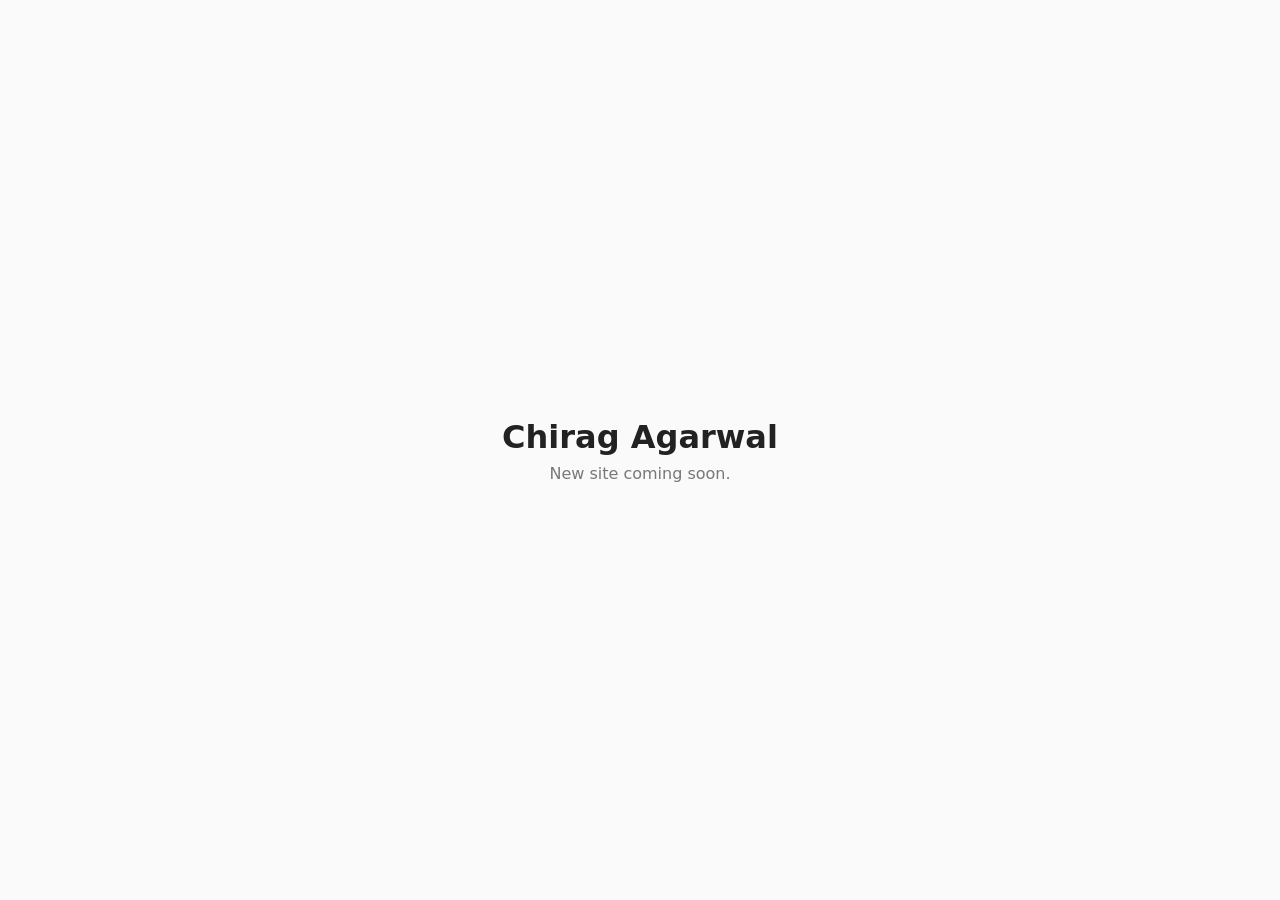
==== index.html @ 21c1ddad "Placeholder page and custom domain Co-Authored-By: Claude Opus 5.5 <noreply@anthropic.com>" ====
<!doctype html>
<html lang="en">
<head>
<meta charset="utf-8">
<meta name="viewport" content="width=device-width, initial-scale=1">
<title>Chirag Agarwal</title>
<style>
  body{margin:0;min-height:100vh;display:grid;place-items:center;font-family:system-ui,sans-serif;background:#fafafa;color:#222}
  @media (prefers-color-scheme:dark){body{background:#111;color:#eee}}
  h1{font-weight:600;margin:0 0 .5rem} p{margin:0;opacity:.6}
</style>
</head>
<body><main style="text-align:center;padding:16px"><h1>Chirag Agarwal</h1><p>New site coming soon.</p></main></body>
</html>
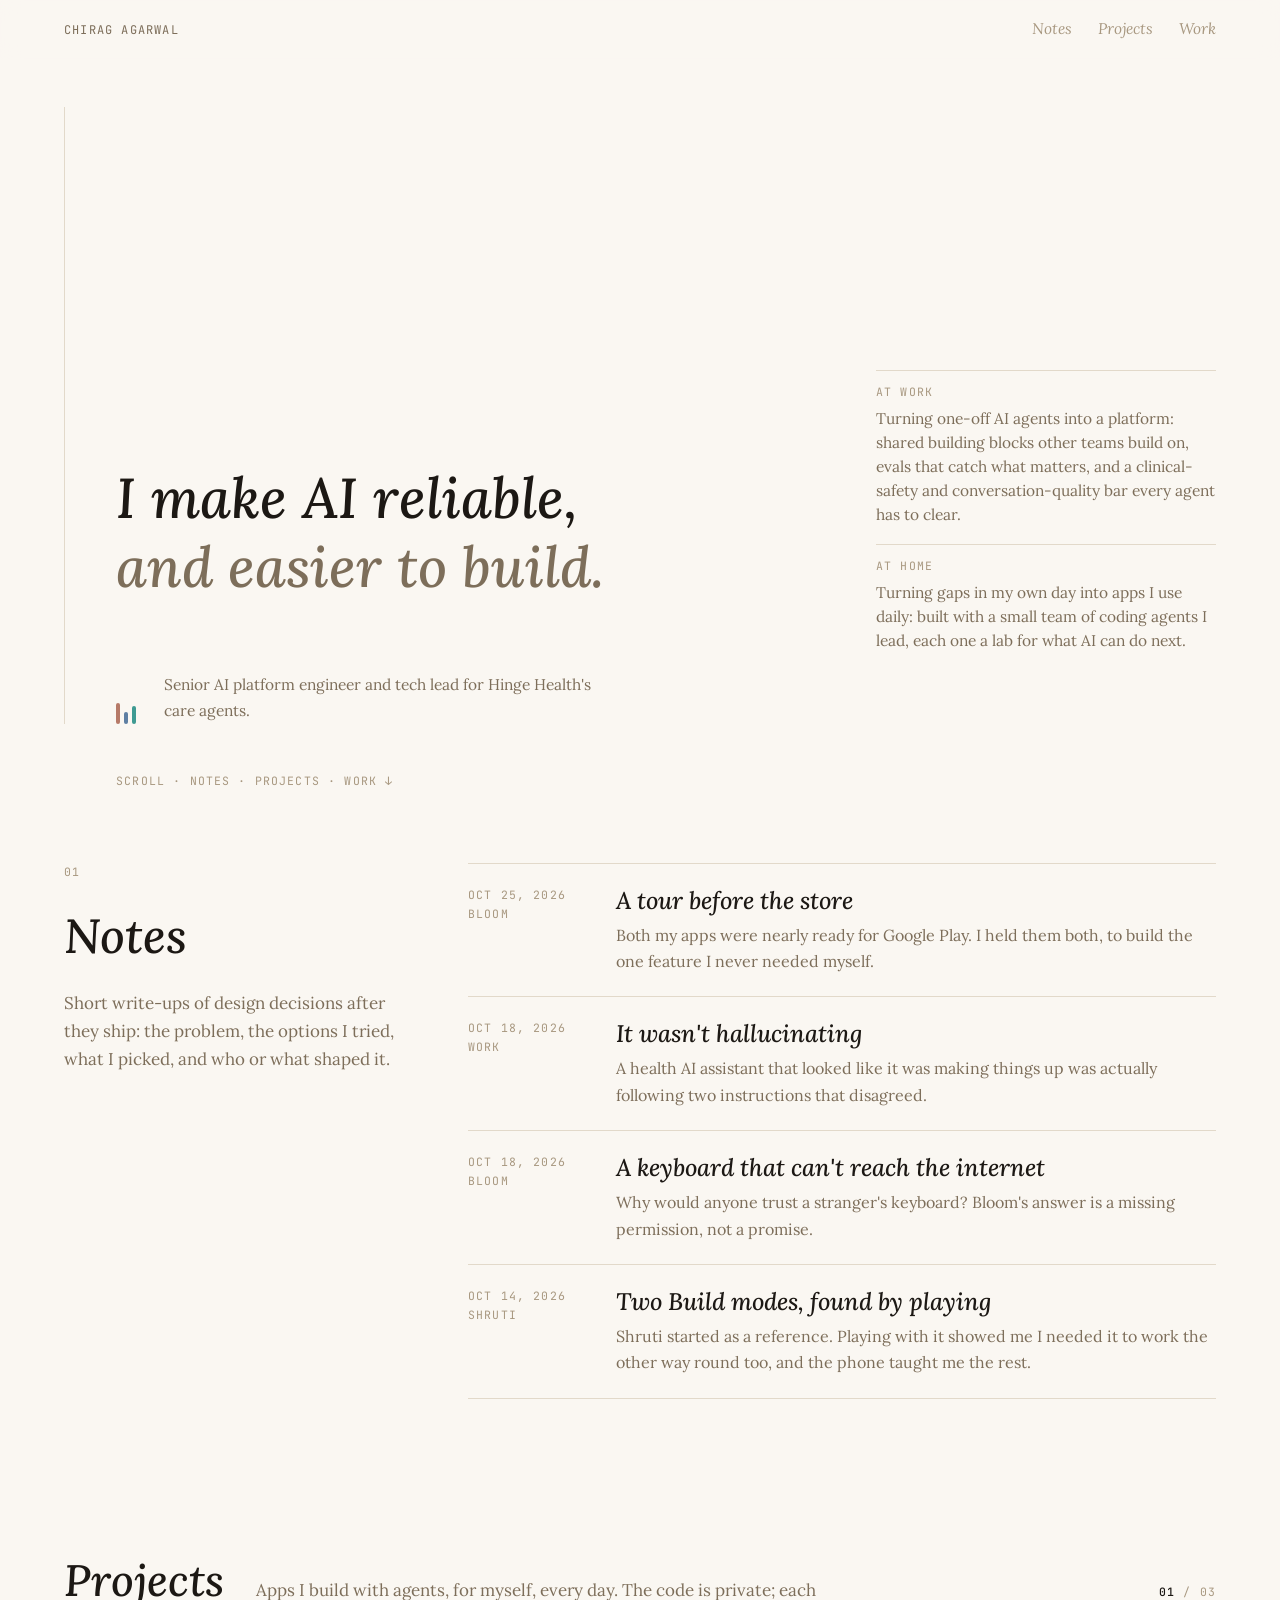
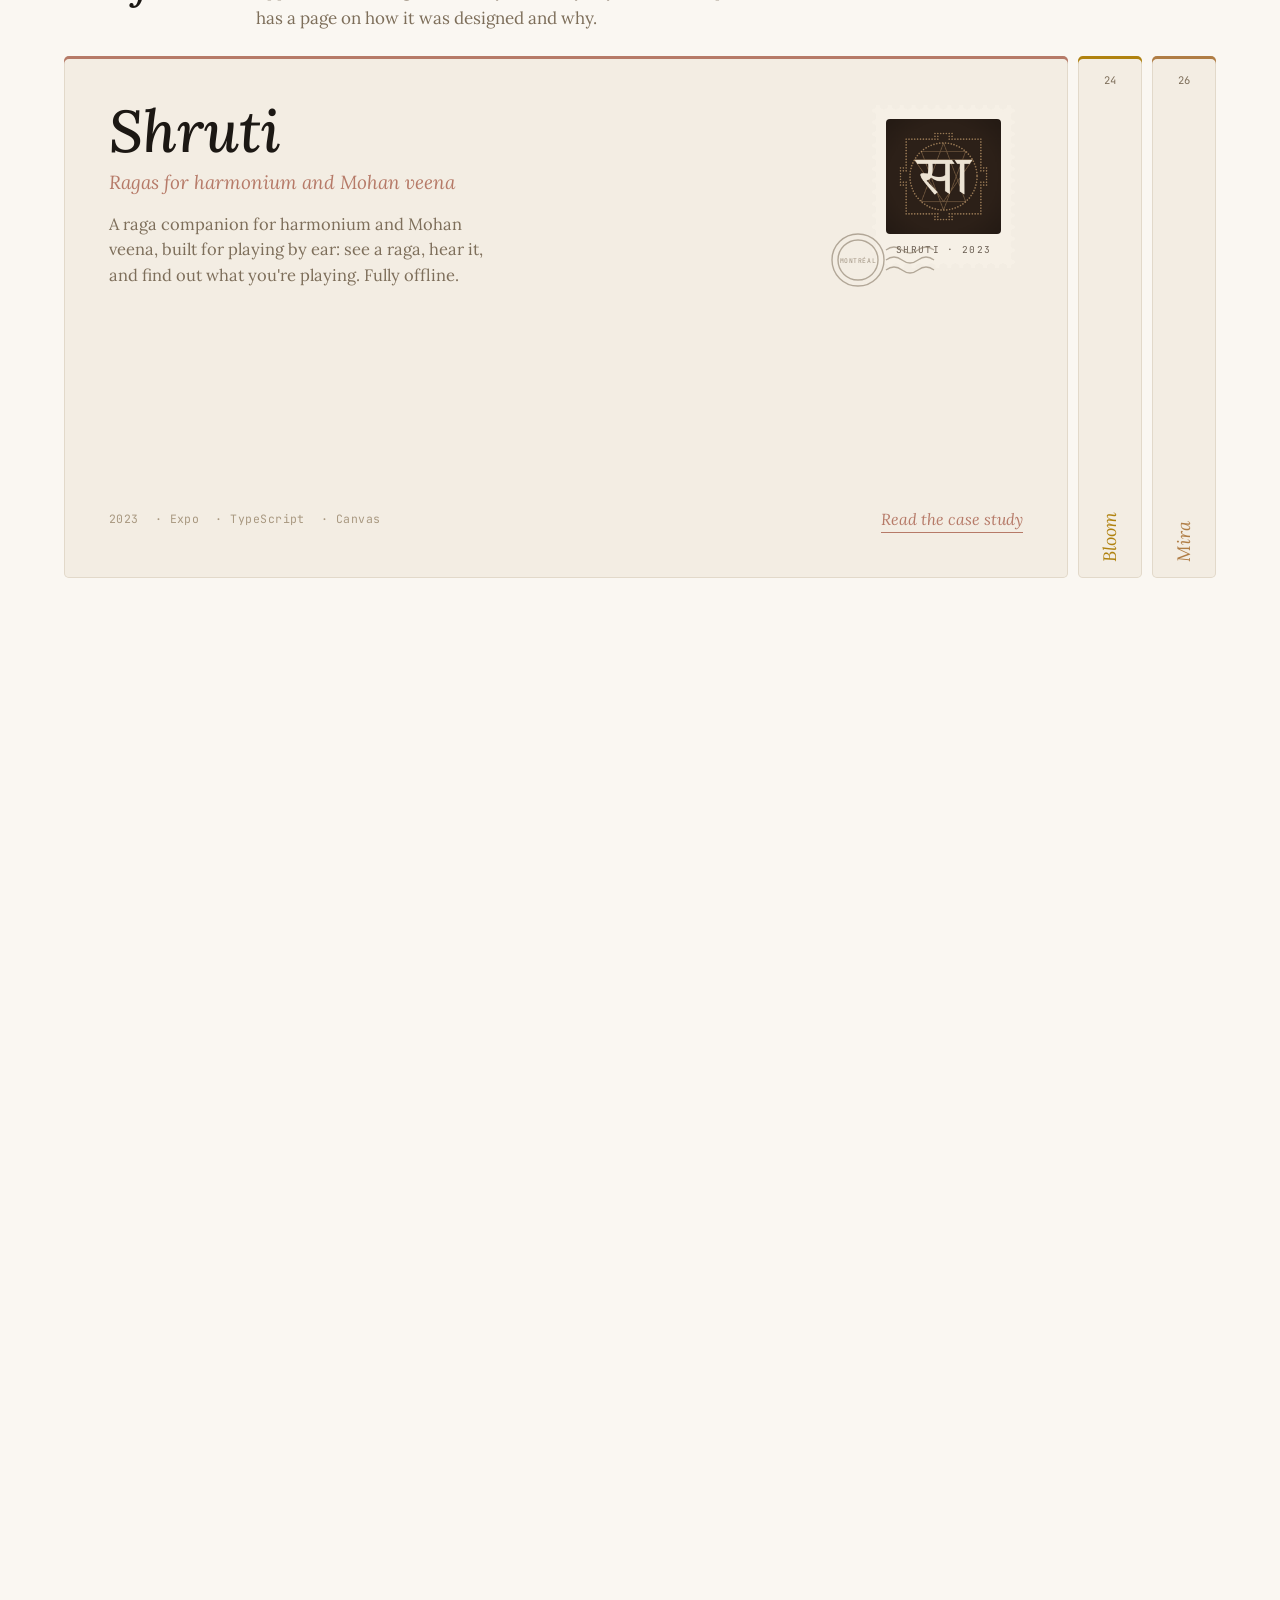
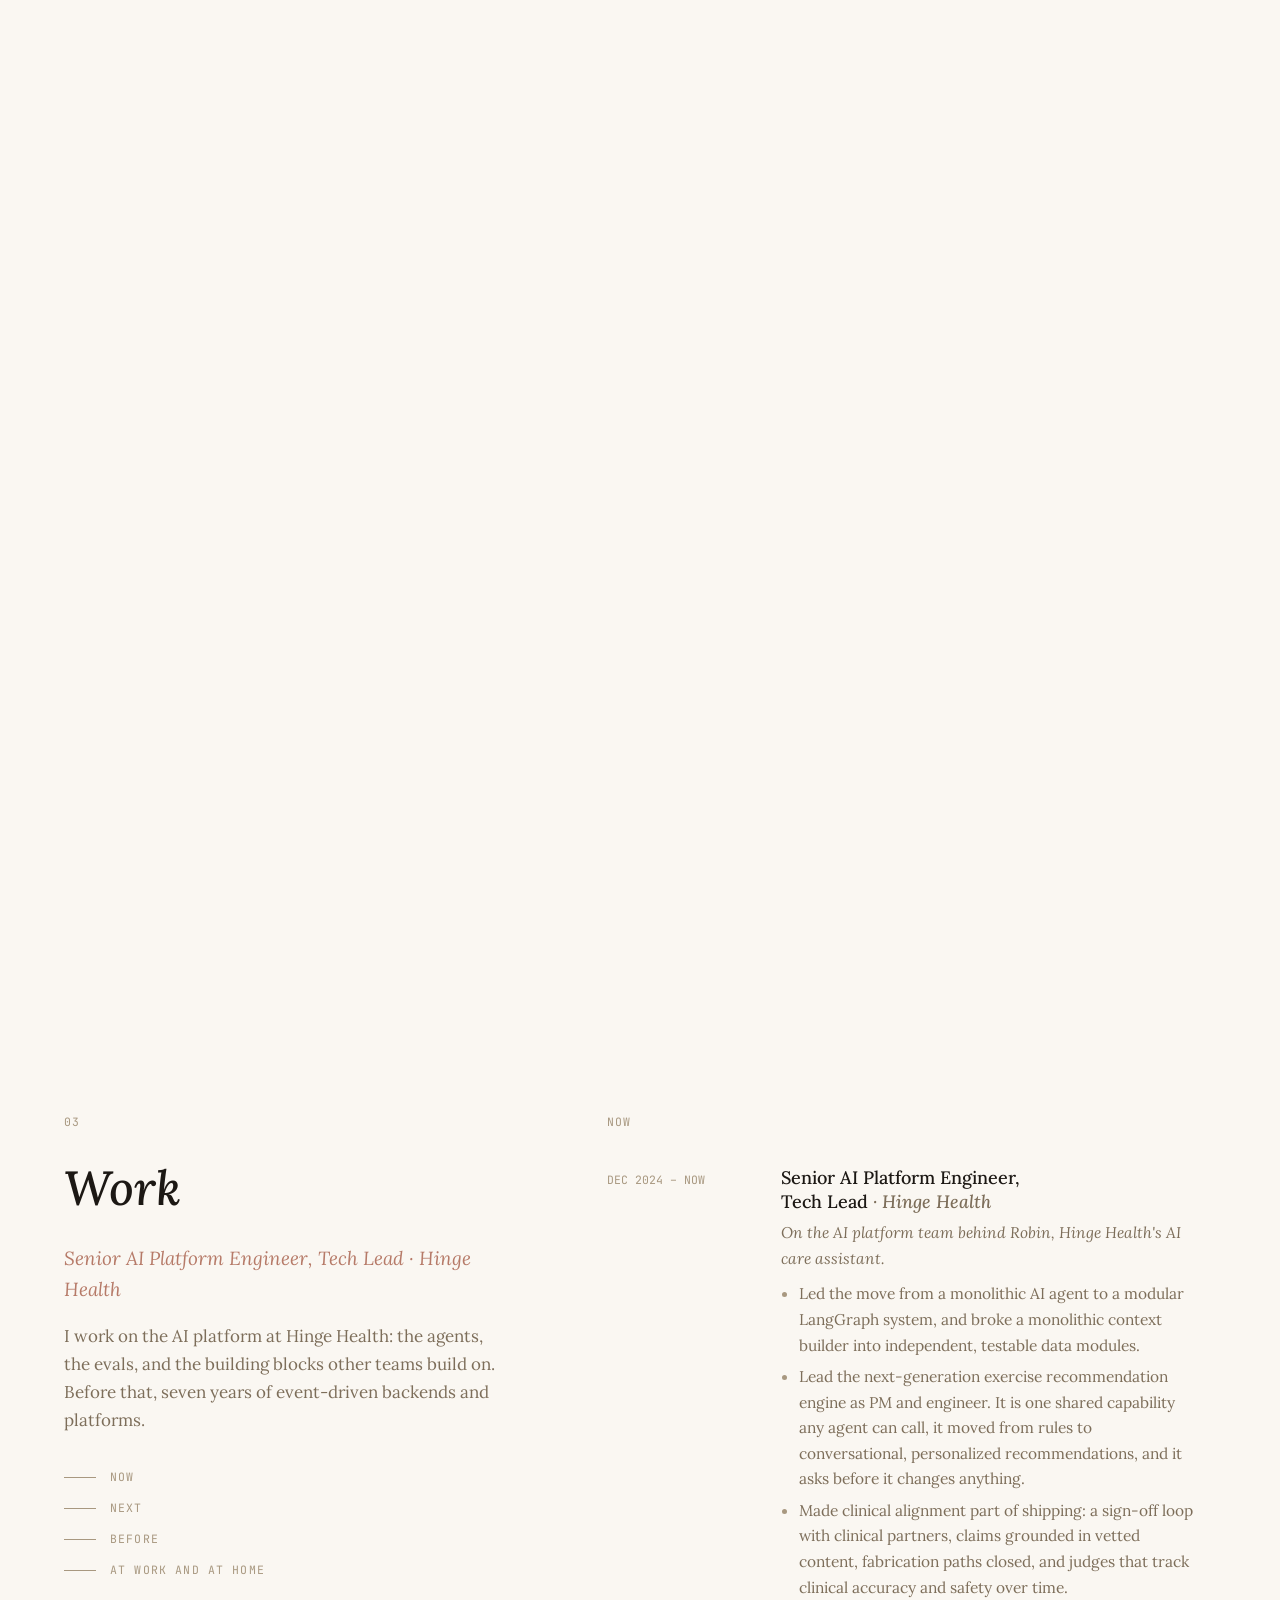
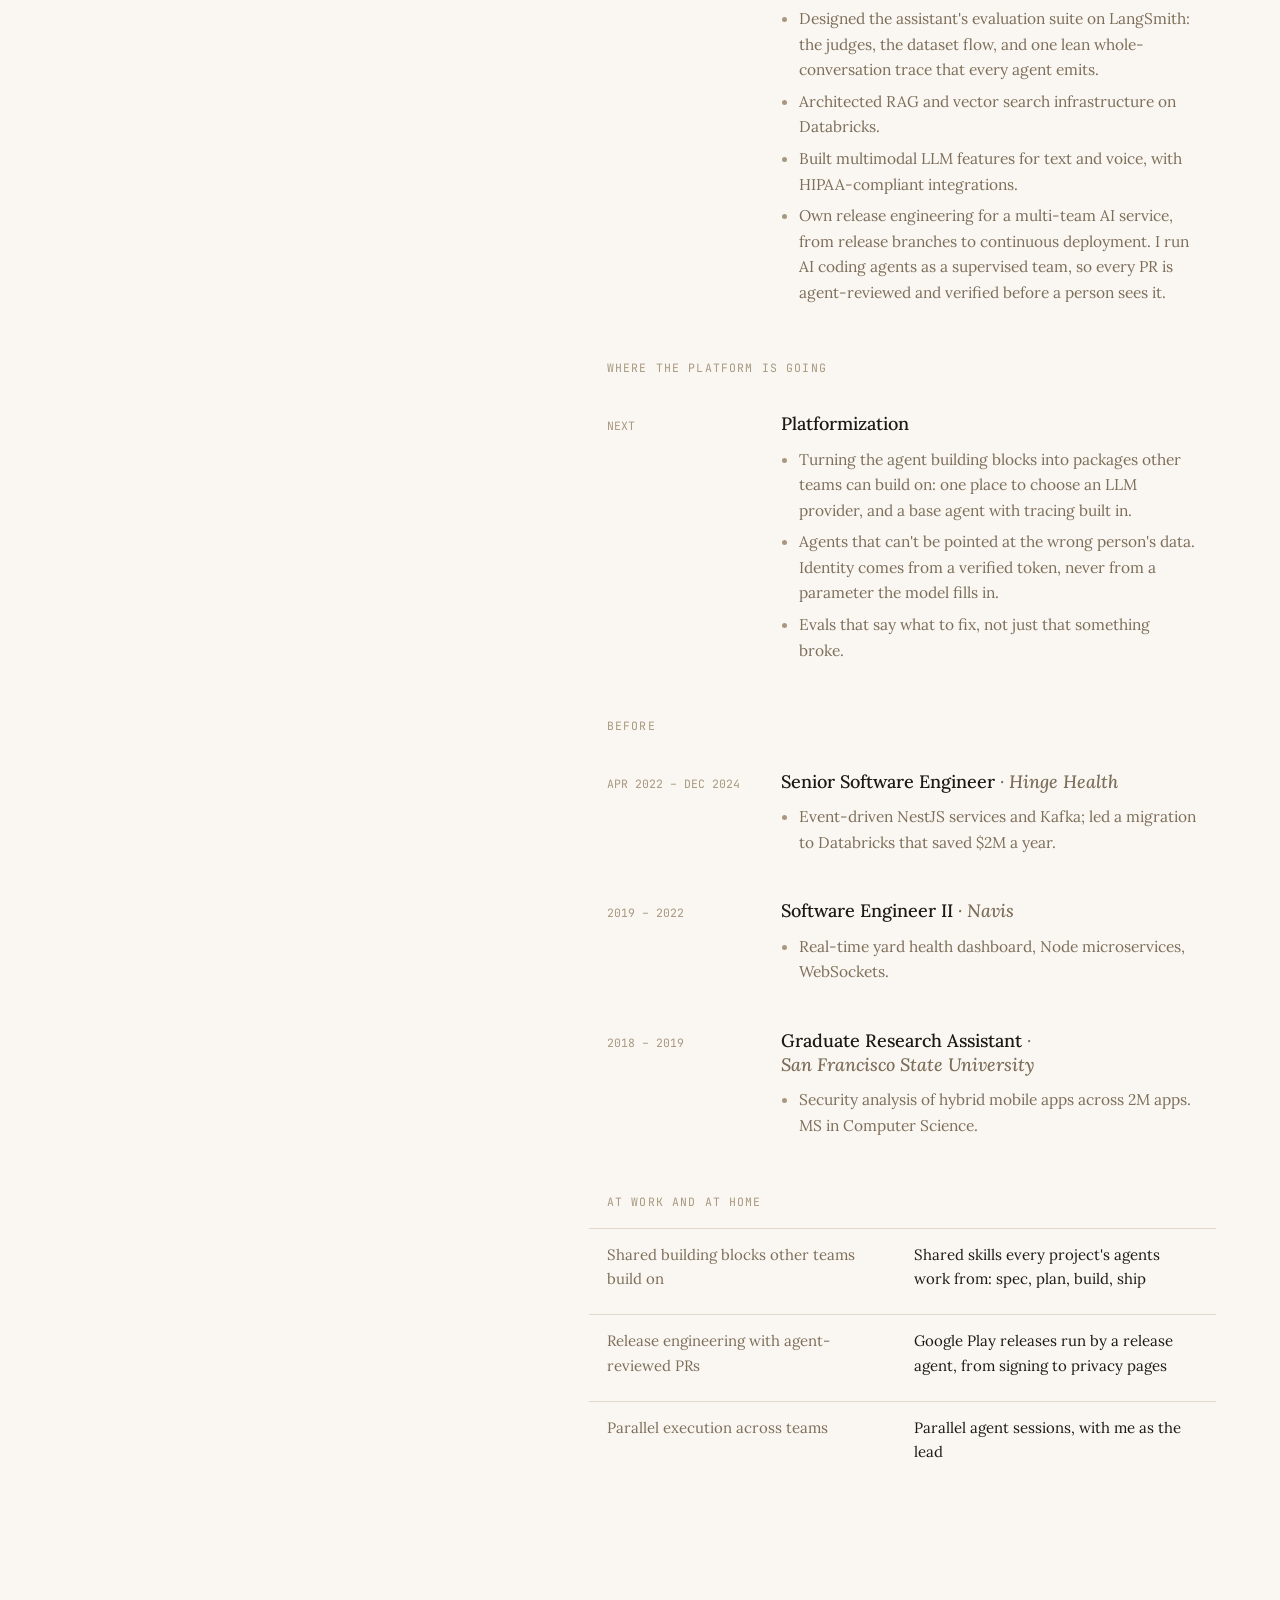
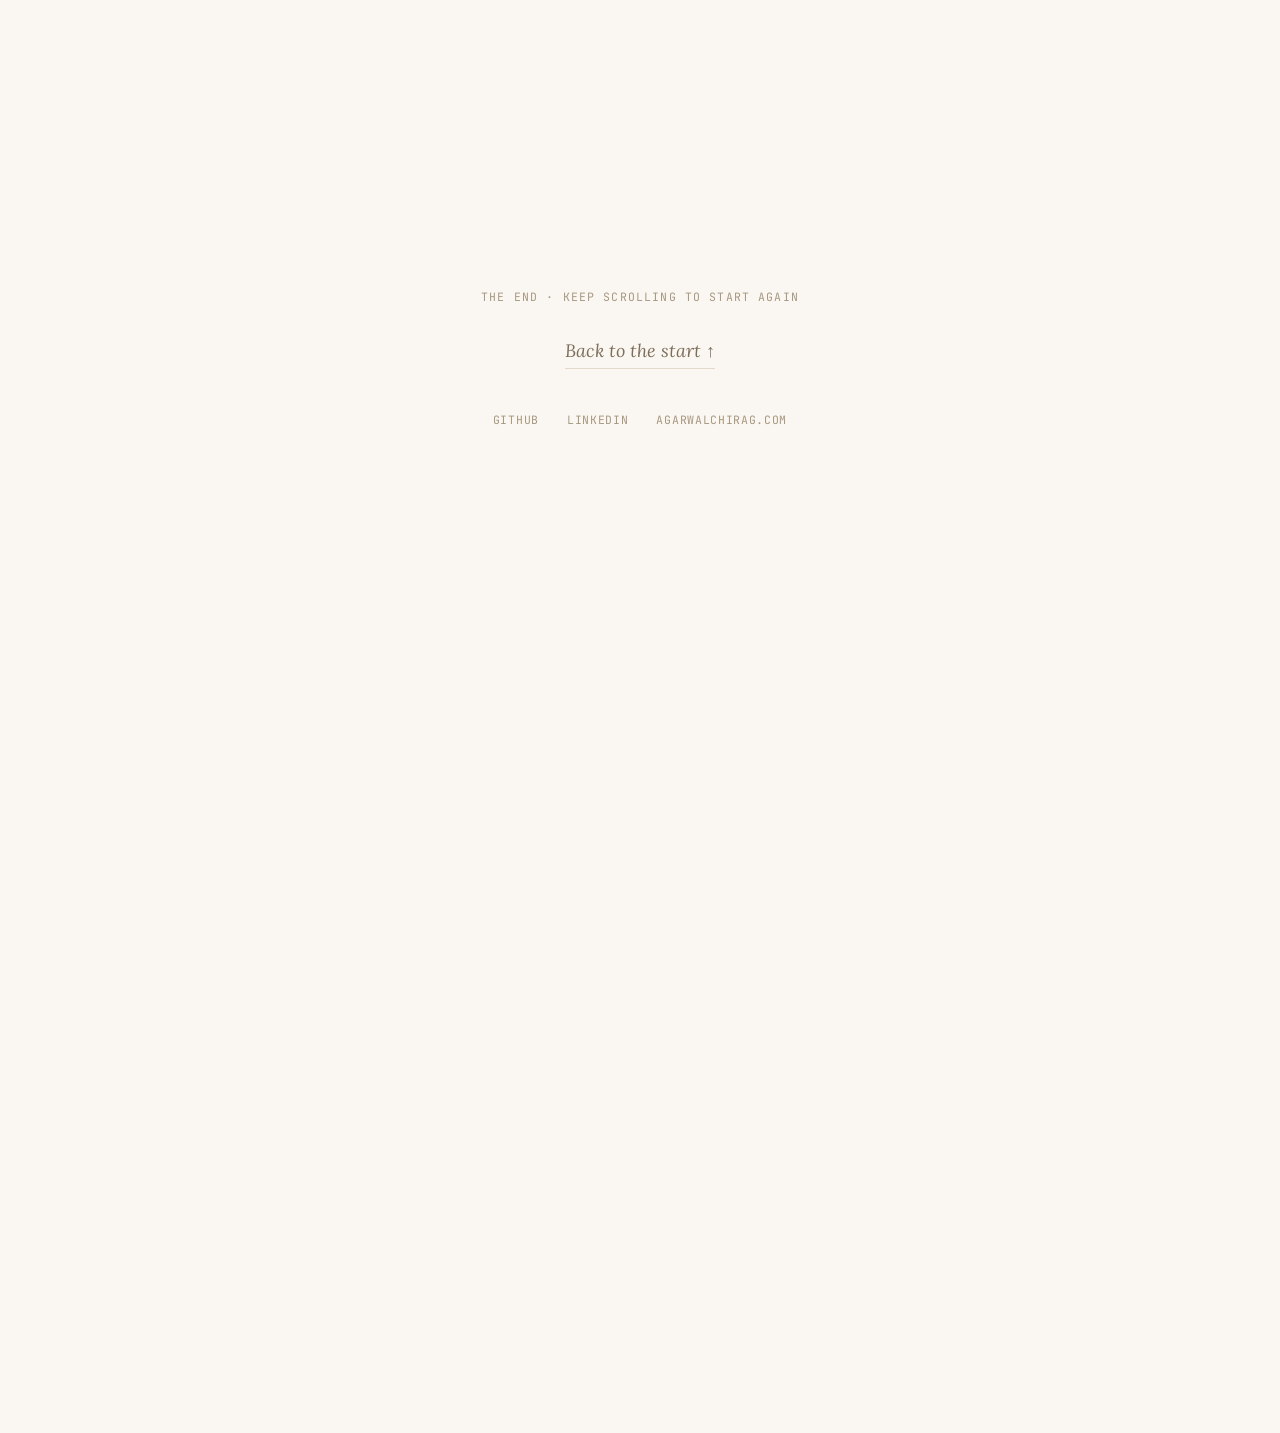
==== commit 210d670b: "Site v1: the book (landing, Notes, Projects, Work) and the Shruti, Bloom and Mira case studies Built" ====
--- a/index.html
+++ b/index.html
@@ -1,14 +1 @@
-<!doctype html>
-<html lang="en">
-<head>
-<meta charset="utf-8">
-<meta name="viewport" content="width=device-width, initial-scale=1">
-<title>Chirag Agarwal</title>
-<style>
-  body{margin:0;min-height:100vh;display:grid;place-items:center;font-family:system-ui,sans-serif;background:#fafafa;color:#222}
-  @media (prefers-color-scheme:dark){body{background:#111;color:#eee}}
-  h1{font-weight:600;margin:0 0 .5rem} p{margin:0;opacity:.6}
-</style>
-</head>
-<body><main style="text-align:center;padding:16px"><h1>Chirag Agarwal</h1><p>New site coming soon.</p></main></body>
-</html>
+<!DOCTYPE html><html lang="en"> <head><meta charset="utf-8"><meta name="viewport" content="width=device-width, initial-scale=1"><title>Chirag Agarwal</title><meta name="description" content="Chirag Agarwal, AI platform engineer. Notes and projects on building agentic systems, at work and at home."><link rel="canonical" href="https://agarwalchirag.com/"><meta property="og:title" content="Chirag Agarwal"><meta property="og:description" content="Chirag Agarwal, AI platform engineer. Notes and projects on building agentic systems, at work and at home."><meta name="theme-color" content="#1C1814"><link rel="preconnect" href="https://fonts.googleapis.com"><link rel="preconnect" href="https://fonts.gstatic.com" crossorigin><link rel="stylesheet" href="https://fonts.googleapis.com/css2?family=Lora:ital,wght@0,400;0,500;0,600;1,400;1,500&family=JetBrains+Mono:wght@400;500&display=swap"><link rel="stylesheet" href="/_astro/index.ByanwA_w.css"></head> <body> <header class="bar"> <a class="me" href="/">CHIRAG AGARWAL</a> <nav> <a href="/notes/" data-chapter="notes">Notes</a><a href="/projects/" data-chapter="projects">Projects</a><a href="/work/" data-chapter="work">Work</a> </nav> </header>  <div class="book" data-book> <main class="ma chapter" id="top" data-chapter="" data-path="/"> <span class="rule" aria-hidden="true"></span> <h1 class="line">I make AI reliable, <span>and easier to build.</span></h1> <div class="sub"> <span class="seal" aria-hidden="true"> <i style="height:21px;background:var(--coral)"></i> <i style="height:12px;background:var(--denim)"></i> <i style="height:18px;background:var(--teal)"></i> </span> <p>Senior AI platform engineer and tech lead for Hinge Health's care agents.</p> </div> <dl class="about"> <div><dt class="k">At work</dt><dd>Turning one-off AI agents into a platform: shared building blocks other teams build on, evals that catch what matters, and a clinical-safety and conversation-quality bar every agent has to clear.</dd></div> <div><dt class="k">At home</dt><dd>Turning gaps in my own day into apps I use daily: built with a small team of coding agents I lead, each one a lab for what AI can do next.</dd></div> </dl> <a class="cue k" href="#notes">Scroll · Notes · Projects · Work ↓</a> </main> <section class="list-page chapter" id="notes" data-chapter="notes" data-path="/notes/"> <div class="intro"> <span class="k">01</span> <h2>Notes</h2> <p>Short write-ups of design decisions after they ship: the problem, the options I tried, what I picked, and who or what shaped it.</p> </div> <div class="entries">  <a href="/notes/a-tour-before-the-store/"> <span class="k">OCT 25, 2026<br>BLOOM</span> <div> <h3>A tour before the store</h3> <p>Both my apps were nearly ready for Google Play. I held them both, to build the one feature I never needed myself.</p> </div> </a><a href="/notes/it-wasnt-hallucinating/"> <span class="k">OCT 18, 2026<br>WORK</span> <div> <h3>It wasn&#39;t hallucinating</h3> <p>A health AI assistant that looked like it was making things up was actually following two instructions that disagreed.</p> </div> </a><a href="/notes/keyboard-without-internet/"> <span class="k">OCT 18, 2026<br>BLOOM</span> <div> <h3>A keyboard that can&#39;t reach the internet</h3> <p>Why would anyone trust a stranger&#39;s keyboard? Bloom&#39;s answer is a missing permission, not a promise.</p> </div> </a><a href="/notes/two-build-modes/"> <span class="k">OCT 14, 2026<br>SHRUTI</span> <div> <h3>Two Build modes, found by playing</h3> <p>Shruti started as a reference. Playing with it showed me I needed it to work the other way round too, and the phone taught me the rest.</p> </div> </a> </div> </section> <div class="chapter" id="projects" data-chapter="projects" data-path="/projects/"> <section class="shelf-scroll" data-shelf-scroll style="--n: 3"> <div class="shelf-sticky"> <div class="shelf-head"> <h2 class="shelf-title">Projects</h2> <p>Apps I build with agents, for myself, every day. The code is private; each has a page on how it was designed and why.</p> <span class="k shelf-count" aria-hidden="true"><b data-count>01</b> / 03</span> </div> <div class="shelf" data-shelf> <div class="spine" data-id="shruti" style="--c: var(--coral)" data-open="true"> <button class="tab" type="button" aria-expanded="true" aria-label="Shruti: Ragas for harmonium and Mohan veena"> <small>23</small> <span>Shruti</span> </button> <div class="open"> <div class="open-top"> <div> <h3>Shruti</h3> <div class="tag">Ragas for harmonium and Mohan veena</div> <p>A raga companion for harmonium and Mohan veena, built for playing by ear: see a raga, hear it, and find out what you&#39;re playing. Fully offline.</p> </div> <span class="stamp-wrap"> <span class="stamp"><span class="stamp-in"> <img src="/icons/shruti.png" alt="Shruti app icon" width="128" height="128"> <span class="stamp-val">SHRUTI · 2023</span> </span></span> <svg class="postmark" viewBox="0 0 120 64" aria-hidden="true"> <circle cx="32" cy="32" r="26"></circle> <circle cx="32" cy="32" r="20"></circle> <path d="M60 22 q8 -6 16 0 t16 0 t16 0 M60 32 q8 -6 16 0 t16 0 t16 0 M60 42 q8 -6 16 0 t16 0 t16 0"></path> <text x="32" y="35" text-anchor="middle">MONTRÉAL</text> </svg> </span> </div> <div class="meta"> <span>2023</span>  <span>· Expo</span><span>· TypeScript</span><span>· Canvas</span>  <a class="go" href="/projects/shruti/">Read the case study</a> </div> </div> </div><div class="spine" data-id="bloom" style="--c: var(--amber)" data-open="false"> <button class="tab" type="button" aria-expanded="false" aria-label="Bloom: A keyboard for thumbs"> <small>24</small> <span>Bloom</span> </button> <div class="open"> <div class="open-top"> <div> <h3>Bloom</h3> <div class="tag">A keyboard for thumbs</div> <p>A hex keyboard for Android, designed for thumbs, with Learn to make the switch from QWERTY. No internet access.</p> </div> <span class="stamp-wrap"> <span class="stamp"><span class="stamp-in"> <img src="/icons/bloom.png" alt="Bloom app icon" width="128" height="128"> <span class="stamp-val">BLOOM · 2024</span> </span></span> <svg class="postmark" viewBox="0 0 120 64" aria-hidden="true"> <circle cx="32" cy="32" r="26"></circle> <circle cx="32" cy="32" r="20"></circle> <path d="M60 22 q8 -6 16 0 t16 0 t16 0 M60 32 q8 -6 16 0 t16 0 t16 0 M60 42 q8 -6 16 0 t16 0 t16 0"></path> <text x="32" y="35" text-anchor="middle">MONTRÉAL</text> </svg> </span> </div> <div class="meta"> <span>2024</span>  <span>· Kotlin</span><span>· Canvas</span><span>· Android IME</span> <a class="app" href="/bloom/">App page</a> <a class="go" href="/projects/bloom/">Read the case study</a> </div> </div> </div><div class="spine" data-id="mira" style="--c: var(--gold)" data-open="false"> <button class="tab" type="button" aria-expanded="false" aria-label="Mira: A language partner I'm building"> <small>26</small> <span>Mira</span> </button> <div class="open"> <div class="open-top"> <div> <h3>Mira</h3> <div class="tag">A language partner I&#39;m building</div> <p>A language trainer for Android: kanji drawn stroke by stroke on demand, and a spoken-French partner in the works. Building it is half the point.</p> </div> <span class="stamp-wrap"> <span class="stamp"><span class="stamp-in"> <img src="/icons/mira.png" alt="Mira app icon" width="128" height="128"> <span class="stamp-val">MIRA · 2026</span> </span></span> <svg class="postmark" viewBox="0 0 120 64" aria-hidden="true"> <circle cx="32" cy="32" r="26"></circle> <circle cx="32" cy="32" r="20"></circle> <path d="M60 22 q8 -6 16 0 t16 0 t16 0 M60 32 q8 -6 16 0 t16 0 t16 0 M60 42 q8 -6 16 0 t16 0 t16 0"></path> <text x="32" y="35" text-anchor="middle">MONTRÉAL</text> </svg> </span> </div> <div class="meta"> <span>2026</span> <span>· IN PROGRESS</span> <span>· Agents</span><span>· Expo</span><span>· Vercel</span><span>· LangSmith</span><span>· ElevenLabs</span>  <a class="go" href="/projects/mira/">Read the case study</a> </div> </div> </div> </div>  </div> </section> <script type="module">document.querySelectorAll(".shelf-scroll").forEach(n=>{const s=[...n.querySelectorAll(".spine")],l=n.querySelector("[data-count]");let d=0;const i=t=>{d=t,s.forEach((o,e)=>{o.dataset.open=String(e===t),o.querySelector(".tab")?.setAttribute("aria-expanded",String(e===t))}),l&&(l.textContent=String(t+1).padStart(2,"0"))},c=n.hasAttribute("data-shelf-scroll")&&window.matchMedia("(min-width: 761px)").matches;c&&n.classList.add("is-scroll");const r=()=>n.offsetHeight-window.innerHeight,h=()=>n.getBoundingClientRect().top+window.scrollY,f=t=>h()+(t+.5)/s.length*r();if(c){const t=()=>{const o=Math.min(1,Math.max(0,(window.scrollY-h())/r())),e=Math.min(s.length-1,Math.floor(o*s.length));e!==d&&i(e)};window.addEventListener("scroll",t,{passive:!0}),t()}n.addEventListener("click",t=>{const o=t.target.closest(".tab");if(!o)return;const e=s.findIndex(u=>u.contains(o));c?window.scrollTo({top:f(e),behavior:matchMedia("(prefers-reduced-motion: reduce)").matches?"auto":"smooth"}):i(e)});const a=s.findIndex(t=>t.dataset.id===location.hash.slice(1));if(a>=0&&(i(a),c)){const t=()=>window.scrollTo({top:f(a)});document.readyState==="complete"?t():window.addEventListener("load",t,{once:!0})}});</script> <section class="earlier-wrap" data-earlier aria-labelledby="earlier"> <div class="earlier-stick"> <div class="list-page earlier"> <div class="intro"> <h3 id="earlier">Earlier</h3> <p>Experiments and tools from before, kept for the record.</p> </div> <div class="entries"> <div class="entry"> <span class="k">2025</span> <div> <h3>Oracle <span>A self-hosted model gateway</span></h3> <p>REST access to cloud and local models, with agents on top and GGUF models running locally on KoboldCPP.</p> </div> </div><div class="entry"> <span class="k">2025</span> <div> <h3>EchoOS <span>A voice-first operating system</span></h3> <p>A concept OS for small, screenless, always-on devices: voice, memory and context instead of a screen. Offline and private.</p> </div> </div><div class="entry"> <span class="k">2025</span> <div> <h3>Agent framework <span>Multi-context agents</span></h3> <p>Extensible agents that keep context across tasks, with a scheduler, on Ollama or cloud models.</p> </div> </div><div class="entry"> <span class="k">2025</span> <div> <h3>Creativity <span>Vocal training, Nusrat-inspired</span></h3> <p>A concept for AI vocal training and remixing, inspired by Nusrat Fateh Ali Khan: pitch tracking, style transfer, a 2D pitch map.</p> </div> </div><div class="entry"> <span class="k">2025</span> <div> <h3>Weights visualizer <span>Looking inside transformers</span></h3> <p>2D and 3D views of transformer weights and biases, with UMAP to find structure.</p> </div> </div><div class="entry"> <span class="k">2026</span> <div> <h3>ebook-tools <span>Reading on e-ink</span></h3> <p>PDF to EPUB with e-ink covers, EPUB repair, sleep screens and a Wi-Fi client for an Xteink X3 e-reader.</p> </div> </div> </div> </div> </div> </section> </div>  <section class="split chapter" id="work" data-chapter="work" data-path="/work/"> <div class="who"> <span class="k">03</span> <h2>Work</h2> <span class="role">Senior AI Platform Engineer, Tech Lead · Hinge Health</span> <p>I work on the AI platform at Hinge Health: the agents, the evals, and the building blocks other teams build on. Before that, seven years of event-driven backends and platforms.</p> <nav class="jump" aria-label="In this chapter"> <a href="#now">NOW</a> <a href="#next">NEXT</a> <a href="#before">BEFORE</a> <a href="#both">AT WORK AND AT HOME</a> </nav> <!-- Resume PDF: build a public version from ResumeCreator without address and phone, then link it here. --> </div> <div class="rows"> <div class="grp" id="now">NOW</div> <section class="job"> <span class="when">DEC 2024 – NOW</span> <div> <h3>Senior AI Platform Engineer, Tech Lead <span>· Hinge Health</span></h3> <p>On the AI platform team behind Robin, Hinge Health's AI care assistant.</p> <ul> <li>Led the move from a monolithic AI agent to a modular LangGraph system, and broke a monolithic context builder into independent, testable data modules.</li> <li>Lead the next-generation exercise recommendation engine as PM and engineer. It is one shared capability any agent can call, it moved from rules to conversational, personalized recommendations, and it asks before it changes anything.</li> <li>Made clinical alignment part of shipping: a sign-off loop with clinical partners, claims grounded in vetted content, fabrication paths closed, and judges that track clinical accuracy and safety over time.</li> <li>Designed the assistant's evaluation suite on LangSmith: the judges, the dataset flow, and one lean whole-conversation trace that every agent emits.</li> <li>Architected RAG and vector search infrastructure on Databricks.</li> <li>Built multimodal LLM features for text and voice, with HIPAA-compliant integrations.</li> <li>Own release engineering for a multi-team AI service, from release branches to continuous deployment. I run AI coding agents as a supervised team, so every PR is agent-reviewed and verified before a person sees it.</li> </ul> </div> </section> <div class="grp" id="next">WHERE THE PLATFORM IS GOING</div> <section class="job"> <span class="when">NEXT</span> <div> <h3>Platformization</h3> <ul> <li>Turning the agent building blocks into packages other teams can build on: one place to choose an LLM provider, and a base agent with tracing built in.</li> <li>Agents that can't be pointed at the wrong person's data. Identity comes from a verified token, never from a parameter the model fills in.</li> <li>Evals that say what to fix, not just that something broke.</li> </ul> </div> </section> <div class="grp" id="before">BEFORE</div> <section class="job"> <span class="when">APR 2022 – DEC 2024</span> <div><h3>Senior Software Engineer <span>· Hinge Health</span></h3> <ul><li>Event-driven NestJS services and Kafka; led a migration to Databricks that saved $2M a year.</li></ul></div> </section> <section class="job"> <span class="when">2019 – 2022</span> <div><h3>Software Engineer II <span>· Navis</span></h3> <ul><li>Real-time yard health dashboard, Node microservices, WebSockets.</li></ul></div> </section> <section class="job"> <span class="when">2018 – 2019</span> <div><h3>Graduate Research Assistant <span>· San Francisco State University</span></h3> <ul><li>Security analysis of hybrid mobile apps across 2M apps. MS in Computer Science.</li></ul></div> </section> <div class="grp" id="both">AT WORK AND AT HOME</div>    <div class="pair"><span>Shared building blocks other teams build on</span><span>Shared skills every project's agents work from: spec, plan, build, ship</span></div> <div class="pair"><span>Release engineering with agent-reviewed PRs</span><span>Google Play releases run by a release agent, from signing to privacy pages</span></div> <div class="pair"><span>Parallel execution across teams</span><span>Parallel agent sessions, with me as the lead</span></div> </div> </section> <!-- The back cover: scrolling into it closes the book, which opens again at the landing. --> <section class="closing" data-closing aria-label="The end"> <div class="closing-stick"> <p class="k">The end · keep scrolling to start again</p> <button type="button" class="again" data-again>Back to the start ↑</button> <footer class="foot"> <a href="https://github.com/chirag3103">GITHUB</a> <a href="https://www.linkedin.com/in/agarwal-chirag">LINKEDIN</a> <span>AGARWALCHIRAG.COM</span> </footer> </div> </section> </div> <div class="cover" data-cover aria-hidden="true"> <div class="cover-face"> <span class="seal" aria-hidden="true"> <i style="height:28px;background:var(--coral)"></i> <i style="height:16px;background:var(--denim)"></i> <i style="height:24px;background:var(--teal)"></i> </span> <span class="cover-name">Chirag Agarwal</span> <span class="k">AGARWALCHIRAG.COM</span> </div> </div> <script type="module">const r=document.querySelector("[data-book]"),d=[...r.querySelectorAll(".chapter")],p=[...document.querySelectorAll(".bar nav a")],c=matchMedia("(prefers-reduced-motion: reduce)").matches,g=()=>document.querySelector(".bar")?.offsetHeight??0,m=e=>e.getBoundingClientRect().top+scrollY-g(),u=()=>{const e=location.hash.slice(1)||r.dataset.start,o=e?document.getElementById(e):null,t=o&&!o.closest(".shelf")?o:r.dataset.start?document.getElementById(r.dataset.start):null;t&&scrollTo({top:m(t),behavior:"instant"})};document.readyState==="complete"?u():addEventListener("load",u,{once:!0});let h="";const f=()=>{const e=g()+innerHeight*.35;let o=d[0];for(const s of d)s.getBoundingClientRect().top<=e&&(o=s);const t=o.dataset.chapter??"";if(t===h)return;h=t,p.forEach(s=>{t&&s.dataset.chapter===t?s.setAttribute("aria-current","page"):s.removeAttribute("aria-current")});const a=o.dataset.path??"/";location.pathname!==a&&history.replaceState(null,"",a),document.title=t?`${t[0].toUpperCase()}${t.slice(1)} · Chirag Agarwal`:"Chirag Agarwal"};addEventListener("scroll",f,{passive:!0});f();p.forEach(e=>e.addEventListener("click",o=>{const t=e.dataset.chapter&&document.getElementById(e.dataset.chapter);t&&(o.preventDefault(),scrollTo({top:m(t),behavior:c?"auto":"smooth"}))}));const i=document.querySelector("[data-earlier]");if(i){const e=()=>{const o=i.getBoundingClientRect(),t=o.height-innerHeight,a=Math.max(0,Math.min(1,-o.top/Math.max(1,t))),s=c?1:a<.25?a/.25:a>.75?(1-a)/.25:1;i.style.setProperty("--open",s.toFixed(3))};addEventListener("scroll",e,{passive:!0}),e()}const b=document.querySelector("[data-closing]"),n=document.querySelector("[data-cover]");let l=!1;const y=()=>{l=!0,n.style.setProperty("--shut","1"),n.classList.add("shut"),setTimeout(()=>{scrollTo({top:0,behavior:"instant"}),n.classList.add("opening"),setTimeout(()=>{n.classList.remove("shut","opening"),n.style.setProperty("--shut","0"),l=!1},1100)},c?0:350)};document.querySelector("[data-again]")?.addEventListener("click",y);const v=()=>{if(l||c)return;const e=b.getBoundingClientRect(),o=e.height-innerHeight,t=Math.max(0,Math.min(1,-e.top/Math.max(1,o)));n.style.setProperty("--shut",t.toFixed(3)),n.classList.toggle("shutting",t>0),t>=.995&&y()};addEventListener("scroll",v,{passive:!0});v();</script>   </body></html>
--- a/_astro/index.ByanwA_w.css
+++ b/_astro/index.ByanwA_w.css
@@ -0,0 +1 @@
+:root{--bg: #1C1814;--panel: #221C16;--fg: #EDE8DF;--muted: #A89880;--ghost: #6A5E52;--line: #3A3428;--gold: #C4935A;--coral: #C49080;--denim: #7898B8;--teal: #6ABFB0;--amber: #C8941A;--umber: #8B7355;--ink-on-color: #1A1510;--accent: var(--coral);--serif: "Lora", Georgia, "Times New Roman", serif;--mono: "JetBrains Mono", ui-monospace, Menlo, Consolas, monospace;--gutter: clamp(18px, 5vw, 72px);color-scheme:dark}@media(prefers-color-scheme:light){:root{--bg: #FAF7F2;--panel: #F3EDE3;--fg: #1C1814;--muted: #7D6E5A;--ghost: #A89880;--line: #E2D9CA;--gold: #B07D45;--coral: #B67A68;--denim: #5E7FA3;--teal: #3E9A92;--amber: #B0820F;--umber: #8B7355;color-scheme:light}}*{box-sizing:border-box}html{-webkit-text-size-adjust:100%}body{margin:0;background:var(--bg);color:var(--fg);font-family:var(--serif);font-size:17px;line-height:1.65}a{color:var(--accent);text-underline-offset:3px;text-decoration-thickness:1px}img{max-width:100%;height:auto}:focus-visible{outline:1px solid var(--accent);outline-offset:4px;border-radius:2px}::selection{background:var(--accent);color:var(--ink-on-color)}.k{font-family:var(--mono);font-size:11.5px;letter-spacing:.1em;text-transform:uppercase;color:var(--ghost)}h1,h2,h3{font-weight:500;font-style:italic;text-wrap:balance;margin:0}.bar{display:flex;flex-wrap:wrap;gap:10px 28px;justify-content:space-between;align-items:baseline;padding:36px var(--gutter) 0}.bar .me{font-family:var(--mono);font-size:12px;letter-spacing:.1em;color:var(--muted);text-decoration:none}.bar nav{display:flex;flex-wrap:wrap;gap:6px 26px}.bar nav a{font-style:italic;font-size:15.5px;color:var(--ghost);text-decoration:none;padding-bottom:2px;border-bottom:1px solid transparent}.bar nav a:hover{color:var(--muted)}.bar nav a[aria-current=page]{color:var(--fg);border-color:var(--coral)}.foot{display:flex;flex-wrap:wrap;gap:8px 28px;padding:40px var(--gutter) 44px;font-family:var(--mono);font-size:11.5px;letter-spacing:.06em;color:var(--ghost)}.foot a{color:inherit;text-decoration:none}.foot a:hover{color:var(--muted)}.seal{display:inline-flex;align-items:flex-end;gap:4px}.seal i{width:4px;border-radius:2px;display:block}.draft{font-family:var(--mono);font-size:11px;letter-spacing:.08em;color:var(--amber);border:1px dashed var(--amber);border-radius:4px;padding:1px 7px}.ma{position:relative;min-height:calc(100svh - 160px);min-height:max(560px,calc(100svh - 160px));display:grid;grid-template-columns:1px minmax(0,1fr) minmax(0,340px);grid-template-rows:1fr auto;gap:0 clamp(28px,4vw,56px);padding:48px var(--gutter) 0}.ma .rule{grid-row:1 / -1;background:var(--line)}.ma .line{grid-column:2;align-self:end;max-width:15em;font-style:italic;font-size:clamp(30px,4.4vw,58px);line-height:1.22;padding-bottom:clamp(40px,8vh,96px)}.ma .line span{color:var(--muted)}.ma .sub{grid-column:2;display:flex;flex-wrap:wrap;gap:14px 28px;align-items:flex-end}.ma .sub p{margin:0;max-width:44ch;color:var(--muted);font-size:15.5px}.ma .about{grid-column:3;grid-row:1 / 3;align-self:end;display:grid;gap:18px;margin:0;padding-bottom:clamp(40px,8vh,96px)}.ma .about div{display:grid;gap:4px;padding-top:12px;border-top:1px solid var(--line)}.ma .about dd{margin:0;color:var(--muted);font-size:15.5px;line-height:1.55}.ma .latest{grid-column:3;grid-row:1 / -1;align-self:end;display:grid;gap:14px}.ma .latest a{display:grid;gap:3px;padding-top:12px;border-top:1px solid var(--line);color:inherit;text-decoration:none}.ma .latest a:hover b{color:var(--coral)}.ma .latest b{font-weight:400;font-style:italic;font-size:17px;line-height:1.35}@media(max-width:760px){.ma{grid-template-columns:1px minmax(0,1fr);grid-template-rows:auto auto auto;min-height:0;gap:0 20px}.ma .line{padding-top:18vh;padding-bottom:32px}.ma .latest{grid-column:2;grid-row:auto;padding-top:48px}.ma .about{grid-column:2;grid-row:auto;padding:36px 0 0}}.shelf-scroll{padding:0 var(--gutter)}.shelf-scroll.is-scroll{height:calc(100svh + var(--n) * 60svh)}.shelf-sticky{display:grid;gap:24px;padding-block:56px 32px}.is-scroll .shelf-sticky{position:sticky;top:0;height:100svh;align-content:center;padding-block:24px}.shelf-head{display:grid;grid-template-columns:auto minmax(0,1fr) auto;gap:8px 32px;align-items:baseline}.shelf-title{font-size:clamp(30px,3.6vw,44px)}.shelf-head p{margin:0;color:var(--muted);max-width:52ch}.shelf-count b{font-weight:500;color:var(--fg)}.shelf{display:flex;gap:10px;height:clamp(380px,58svh,600px)}.more{justify-self:start;font-style:italic;font-size:16px;color:var(--muted);text-decoration:none;border-bottom:1px solid var(--line);padding-bottom:2px}.more:hover{color:var(--fg);border-color:var(--coral)}.more:after{content:" →"}.spine{flex:0 0 clamp(52px,5vw,72px);border-radius:5px;background:var(--c);color:var(--ink-on-color);display:flex;overflow:hidden;transition:flex-basis .35s ease}.spine .tab{all:unset;box-sizing:border-box;cursor:pointer;width:100%;display:flex;flex-direction:column;justify-content:space-between;align-items:center;padding:16px 0}.spine .tab:hover{background:#ffffff0f}.spine .tab:focus-visible{outline:1px solid var(--ink-on-color);outline-offset:-6px}.spine .tab span{writing-mode:vertical-rl;transform:rotate(180deg);font-style:italic;font-size:18px;white-space:nowrap}.spine .tab small{font-family:var(--mono);font-size:10.5px;opacity:.65}.spine .open{display:none}.spine[data-open=true]{flex:1 1 auto}.spine[data-open=true] .tab{display:none}.spine[data-open=true] .open{display:grid;align-content:space-between;gap:24px;width:100%;padding:clamp(24px,3.5vw,48px)}.open h3{font-size:clamp(36px,4.6vw,64px);line-height:1.02}.open .tag{font-style:italic;font-size:19px;margin-top:6px}.open p{margin:14px 0 0;max-width:40ch;font-size:16.5px;line-height:1.55}.open .meta{display:flex;flex-wrap:wrap;gap:6px 16px;align-items:center;font-family:var(--mono);font-size:11.5px;letter-spacing:.04em}.open .meta .go{font-family:var(--serif);font-style:italic;font-size:16px;letter-spacing:0;color:var(--ink-on-color);border-bottom:1px solid currentColor;text-decoration:none;margin-left:auto}@media(prefers-reduced-motion:reduce){.spine{transition:none}}@media(max-width:760px){.shelf-head{grid-template-columns:1fr}.shelf-count{display:none}.shelf{flex-direction:column;height:auto}.spine,.spine[data-open=true]{flex:0 0 auto}.spine .tab{flex-direction:row-reverse;justify-content:flex-end;gap:14px;padding:14px 18px}.spine .tab span{writing-mode:horizontal-tb;transform:none}}.essay{--side: clamp(170px, 18vw, 250px);display:grid;grid-template-columns:var(--side) minmax(0,640px) var(--side);justify-content:center;gap:0 clamp(28px,4vw,64px);padding:64px var(--gutter) 40px}.essay .toc{position:sticky;top:32px;align-self:start;display:grid;gap:8px;font-style:italic;font-size:14px}.essay .toc a{color:var(--ghost);text-decoration:none;line-height:1.4}.essay .toc a:hover{color:var(--fg)}.essay .body{min-width:0;display:grid;gap:22px;align-content:start}.essay .head{display:grid;gap:14px;padding-bottom:12px}.essay h1{font-size:clamp(32px,4vw,50px);line-height:1.12}.essay .lede{margin:0;font-size:20px;color:var(--muted)}.essay .side{position:sticky;top:32px;align-self:start;display:grid;gap:22px;font-size:13.5px;line-height:1.55;color:var(--muted)}.side .k{display:block;margin-bottom:6px}.facts{margin:0;display:grid;gap:12px}.facts dt{font-family:var(--mono);font-size:10.5px;letter-spacing:.1em;text-transform:uppercase;color:var(--ghost)}.facts dd{margin:0;font-style:italic;color:var(--fg);font-size:15px}.prose{display:grid;gap:18px}.prose>*{margin:0}.prose p,.prose li{max-width:65ch}.prose h2{font-size:26px;line-height:1.25;color:var(--accent);margin-top:22px}.prose h3{font-size:20px;margin-top:8px}.prose ul,.prose ol{padding-left:22px;display:grid;gap:8px}.prose li::marker{color:var(--ghost)}.prose strong{font-weight:600}.prose blockquote{margin:0;padding:4px 0 4px 22px;border-left:1px solid var(--accent);color:var(--muted);display:grid;gap:12px}.prose blockquote p{margin:0}.prose code{font-family:var(--mono);font-size:.86em}.prose sup a{font-family:var(--mono);font-size:11px;text-decoration:none;padding-inline:1px}.prose .footnotes{font-size:13.5px;color:var(--muted);border-top:1px solid var(--line);padding-top:14px}.footnotes h2{position:absolute;width:1px;height:1px;overflow:hidden;clip:rect(0 0 0 0)}.side .footnotes{border:0;padding:0}.side .footnotes ol{margin:0;padding-left:18px;display:grid;gap:14px}.side .footnotes p{margin:0}.side .data-footnote-backref{display:none}.wide{margin:8px 0;display:grid;gap:10px}.wide figcaption{font-family:var(--mono);font-size:11.5px;letter-spacing:.04em;color:var(--ghost)}.diagram{overflow-x:auto}.diagram svg{display:block;width:100%;min-width:600px;height:auto}@media(max-width:1100px){.essay{grid-template-columns:minmax(0,660px) var(--side);justify-content:start}.essay .toc{display:none}}@media(max-width:760px){.essay{grid-template-columns:minmax(0,1fr);padding-top:40px}.essay .side{position:static;order:2;border-top:1px solid var(--line);padding-top:20px}.wide{margin-right:0}}.list-page{padding:64px var(--gutter) 40px;display:grid;grid-template-columns:minmax(0,1fr) minmax(0,2.2fr);gap:32px clamp(28px,5vw,80px)}.list-page .intro{display:grid;gap:14px;align-content:start;position:sticky;top:32px}.list-page h1{font-size:clamp(32px,4vw,48px)}.list-page .intro p{margin:0;color:var(--muted);max-width:40ch}.entries{display:grid}.entries a{display:grid;grid-template-columns:120px minmax(0,1fr);gap:4px 28px;padding:22px 0;border-top:1px solid var(--line);color:inherit;text-decoration:none}.entries a:last-child{border-bottom:1px solid var(--line)}.entries a:hover h3{color:var(--coral)}.entries h3{font-size:24px;line-height:1.25}.entries p{margin:6px 0 0;color:var(--muted);max-width:60ch;font-size:16px}@media(max-width:760px){.list-page{grid-template-columns:1fr}.list-page .intro{position:static}.entries a{grid-template-columns:1fr}}.split{display:grid;grid-template-columns:minmax(0,5fr) minmax(0,7fr);gap:40px clamp(32px,6vw,96px);padding:64px var(--gutter) 24px}.split .who{position:sticky;top:40px;align-self:start;display:grid;gap:16px}.split .who h1{font-style:normal;font-size:clamp(36px,4.4vw,56px);line-height:1.04}.split .who .role{font-style:italic;color:var(--coral);font-size:19px}.split .who p{margin:0;color:var(--muted);max-width:40ch}.split .who .jump{display:grid;gap:12px;margin-top:18px;font-family:var(--mono);font-size:11.5px;letter-spacing:.1em}.split .who .jump a{display:flex;align-items:center;gap:14px;color:var(--ghost);text-decoration:none}.split .who .jump a:before{content:"";height:1px;width:32px;background:currentColor;transition:width .2s}.split .who .jump a:hover{color:var(--fg)}.split .who .jump a:hover:before{width:64px}.split .who .resume{justify-self:start;margin-top:10px;font-style:italic;font-size:16px;color:var(--ink-on-color);background:var(--coral);border-radius:7px;padding:8px 18px;text-decoration:none}.split .rows{display:grid;gap:8px;align-content:start}.split .grp{font-family:var(--mono);font-size:11.5px;letter-spacing:.1em;color:var(--ghost);padding:28px 18px 8px}.split .grp:first-child{padding-top:0}.job{display:grid;grid-template-columns:150px minmax(0,1fr);gap:4px 24px;padding:18px;border-radius:8px;transition:background .2s}.job:hover{background:var(--panel);box-shadow:inset 0 0 0 1px var(--line)}.job .when{font-family:var(--mono);font-size:11.5px;color:var(--ghost);padding-top:5px}.job h3{font-style:normal;font-size:18px;line-height:1.35}.job:hover h3{color:var(--coral)}.job h3 span{font-style:italic;color:var(--muted)}.job p{margin:6px 0 0;font-style:italic;color:var(--muted);font-size:15.5px}.job ul{margin:10px 0 0;padding-left:18px;display:grid;gap:6px;color:var(--muted);font-size:15.5px}.job li::marker{color:var(--ghost)}.pair{display:grid;grid-template-columns:1fr 1fr;gap:0 24px;padding:14px 18px;border-top:1px solid var(--line);font-size:15px}.pair span:first-child{color:var(--muted)}@media(max-width:860px){.split{grid-template-columns:1fr}.split .who{position:static}.job{grid-template-columns:1fr}.pair{grid-template-columns:1fr;gap:4px}}.raga{display:grid;gap:14px;padding:22px;border-radius:8px;background:#14110e;box-shadow:inset 0 0 0 1px #3a3428;color:#ede8df}.raga .chips{display:flex;flex-wrap:wrap;gap:8px}.raga button{all:unset;cursor:pointer;font-style:italic;font-size:15px;color:#a89880;border:1px solid #3A3428;border-radius:99px;padding:3px 13px}.raga button[aria-pressed=true]{color:#ede8df;border-color:#f2e8d8;background:#f2e8d814}.raga button:focus-visible{outline:1px solid #C49080;outline-offset:3px}.raga svg{display:block;width:100%;height:auto}.raga .info{margin:0;font-size:14.5px;color:#a89880}.raga .info b{color:#ede8df;font-weight:500}.raga .legend{display:flex;flex-wrap:wrap;gap:16px;font-family:var(--mono);font-size:11px;color:#a89880}.raga .legend b{font-weight:400;color:#f2e8d8;margin-right:6px}.ma .cue{grid-column:2;padding-block:48px 8px;text-decoration:none;justify-self:start}.ma .cue:hover{color:var(--muted)}.home-sec{border-top:1px solid var(--line);margin-inline:var(--gutter);padding-inline:0;scroll-margin-top:0}.list-page.home-sec,.split.home-sec{padding-top:72px;padding-bottom:72px}#projects.home-sec .shelf-scroll{padding-inline:0}.home-sec h2{font-size:clamp(30px,3.6vw,44px)}.home-sec .intro,.home-sec .who{gap:12px}.split .who h2{font-style:italic}.pair.head span{font-family:var(--mono);font-size:11px;letter-spacing:.1em;text-transform:uppercase;color:var(--ghost)}.pair.head{border-top:0}@supports (animation-timeline: view()){@media(prefers-reduced-motion:no-preference){.home-sec .intro,.home-sec .who,.home-sec .entries,.home-sec .rows{animation:rise linear both;animation-timeline:view();animation-range:entry 0% entry 40%}@keyframes rise{0%{opacity:.25;transform:translateY(24px)}}}}.crumb{justify-self:start;font-style:italic;font-size:15px;color:var(--muted);text-decoration:none;margin-bottom:18px}.crumb:hover{color:var(--fg)}.essay-end{display:flex;flex-wrap:wrap;justify-content:space-between;gap:16px 32px;margin-top:40px;padding-top:24px;border-top:1px solid var(--line)}.essay-end a{font-style:italic;font-size:17px;color:var(--muted);text-decoration:none}.essay-end a:hover{color:var(--fg)}.essay-end .next{display:grid;gap:2px;text-align:right;color:var(--fg)}.essay-end .next:hover{color:var(--accent)}.gens{margin:0;padding:0;display:grid}.gens li{list-style:none;border-top:1px solid var(--line)}.gens li:last-child{border-bottom:1px solid var(--line)}.gens a,.gens .next-gen{display:grid;grid-template-columns:72px minmax(0,1fr);gap:4px 24px;padding:24px 0;color:inherit;text-decoration:none}.gens .next-gen{display:grid;opacity:.55}.gens .gen{font-family:var(--mono);font-size:15px;color:var(--accent);padding-top:22px}.gens h2{font-size:24px;line-height:1.25;margin:4px 0 8px}.gens a:hover h2{color:var(--coral)}.gens p{margin:4px 0 0;color:var(--muted);max-width:62ch;font-size:16px}.gens em{color:var(--ghost)}.aside-note{font-style:italic;color:var(--ghost)!important}.agent-quote{margin:0;padding-left:14px;border-left:1px solid var(--accent);display:grid;gap:6px}.agent-quote p{margin:0;font-style:italic;color:var(--fg);font-size:14px}.earlier{border-top:1px solid var(--line);margin-inline:var(--gutter);padding-inline:0}.earlier h2{font-size:clamp(26px,3vw,36px)}.entries .entry{display:grid;grid-template-columns:120px minmax(0,1fr);gap:4px 28px;padding:22px 0;border-top:1px solid var(--line)}.entries .entry:last-child{border-bottom:1px solid var(--line)}.entries .entry .k{padding-top:6px}.entries .entry h3{font-size:21px}.entries .entry h3 span{color:var(--muted);font-size:17px;margin-left:6px}@media(max-width:760px){.entries .entry{grid-template-columns:1fr}}.hero-img{display:block;width:100%;border-radius:8px}.wide figcaption a{color:inherit;text-decoration:none;border-bottom:1px solid var(--line)}.wide figcaption a:hover{color:var(--fg)}.case-shots{display:grid;grid-template-columns:repeat(3,minmax(0,1fr));gap:12px}.case-shots img{display:block;width:100%;border-radius:10px;border:1px solid var(--line)}.facts dd a{color:var(--fg)}.open .meta .app{font-family:var(--serif);font-style:italic;font-size:16px;letter-spacing:0;color:var(--ink-on-color);border-bottom:1px solid currentColor;text-decoration:none;margin-left:auto}.open .meta .app+.go{margin-left:18px}.hexpath{display:grid;gap:14px;padding:22px;border-radius:8px;background:#0f0c09;box-shadow:inset 0 0 0 1px #3a3428;color:#ede8df}.hexpath .chips{display:flex;flex-wrap:wrap;gap:8px}.hexpath button{all:unset;cursor:pointer;font-style:italic;font-size:15px;color:#a89880;border:1px solid #3A3428;border-radius:99px;padding:3px 13px}.hexpath button[aria-pressed=true]{color:#f2d9a0;border-color:#e8b85a;background:#e8b85a1a}.hexpath button:focus-visible{outline:1px solid #E8B85A;outline-offset:3px}.hexpath svg{display:block;width:100%;height:auto}.hexpath .info{margin:0;font-size:14.5px;color:#a89880}.hexpath .info b{color:#f2d9a0;font-weight:500}.hexpath .info span{color:#5a4e3c}.title-row{display:flex;align-items:center;gap:18px}.app-icon{width:64px;height:64px;border-radius:15px;flex:none}.icon-note{margin:8px 0 0;display:grid;gap:10px;padding-top:20px;border-top:1px solid var(--line)}.icon-note img{width:120px;height:120px;border-radius:28px}.icon-note figcaption{display:grid;gap:6px;font-size:13.5px;line-height:1.55;color:var(--muted)}@media(max-width:760px){.app-icon{width:52px;height:52px;border-radius:12px}}.open-top{display:grid;grid-template-columns:minmax(0,1fr) auto;gap:28px;align-items:start}.stamp-wrap{position:relative;display:block;padding:4px 8px 18px 0}.stamp{--hole: 4.5px;--step: 12px;display:block;padding:7px;background:#f6f0e6;-webkit-mask:radial-gradient(circle var(--hole),#0000 97%,#000) calc(var(--step) / -2) calc(var(--step) / -2) / var(--step) var(--step) round,linear-gradient(#000 0 0) content-box;mask:radial-gradient(circle var(--hole),#0000 97%,#000) calc(var(--step) / -2) calc(var(--step) / -2) / var(--step) var(--step) round,linear-gradient(#000 0 0) content-box;filter:drop-shadow(0 2px 6px rgba(26,21,16,.25))}.stamp-in{display:grid;justify-items:center;gap:8px;padding:7px 7px 4px}.stamp img{display:block;width:clamp(96px,9vw,128px);height:auto;border-radius:4px}.stamp-tbd{display:grid;place-items:center;width:clamp(96px,9vw,128px);aspect-ratio:1;border:1.5px dashed #A89880;border-radius:4px;font-family:var(--mono);font-size:12px;letter-spacing:.14em;line-height:1.5;text-align:center;color:#8b7355}.stamp-val{font-family:var(--mono);font-size:9.5px;letter-spacing:.14em;color:#6a5e52}.postmark{position:absolute;left:-46px;bottom:-6px;width:120px;height:64px;fill:none;stroke:#1a15106b;stroke-width:1.4;pointer-events:none}.postmark text{fill:#1a151080;stroke:none;font-family:var(--mono);font-size:6.4px;letter-spacing:.08em}@media(max-width:760px){.stamp img,.stamp-tbd{width:76px}.postmark{left:-34px;width:96px;height:52px}}.hexpath .info em{font-style:normal}.prose img{display:block;width:100%;border-radius:8px;border:1px solid var(--line)}.hexpath .boards{display:grid;grid-template-columns:1fr;gap:10px}.hexpath .boards figure{margin:0;display:grid;gap:6px}.hexpath .boards figcaption{font-family:var(--mono);font-size:10.5px;letter-spacing:.12em;color:#7a6a50;text-align:center;margin-top:-4px}.hexpath .info em{color:#f2d9a0}@media(max-width:760px){.hexpath .boards{grid-template-columns:1fr}}.views{display:grid;gap:12px}.views-toggle{justify-self:end;display:inline-flex;border:1px solid var(--line);border-radius:8px;padding:3px;gap:2px}.views-toggle button{all:unset;cursor:pointer;font-family:var(--serif);font-size:14.5px;color:var(--ghost);padding:4px 14px;border-radius:6px}.views-toggle button[aria-pressed=true]{color:var(--fg);background:var(--panel)}.views-toggle button:focus-visible{outline:1px solid var(--accent)}.views-frame img{display:block;width:100%;height:auto;border-radius:8px;border:1px solid var(--line)}.views-frame img[hidden]{display:none}.hexpath .cap{margin:0;font-family:var(--mono);font-size:10.5px;letter-spacing:.1em;color:#7a6a50}.hexpath .info em.L{color:#e8b85a}.hexpath .info em.R{color:#e9dcc0}html:has(.cs-theme-light){--bg: #FAF7F2;--panel: #F3EDE3;--fg: #1C1814;--muted: #7D6E5A;--ghost: #A89880;--line: #E2D9CA;--gold: #B07D45;--coral: #B67A68;--denim: #5E7FA3;--teal: #3E9A92;--amber: #B0820F;--umber: #8B7355;color-scheme:light}html:has(.cs-theme-dark){--bg: #1C1814;--panel: #221C16;--fg: #EDE8DF;--muted: #A89880;--ghost: #6A5E52;--line: #3A3428;--gold: #C4935A;--coral: #C49080;--denim: #7898B8;--teal: #6ABFB0;--amber: #C8941A;--umber: #8B7355;color-scheme:dark}.cs-end{display:flex;flex-wrap:wrap;justify-content:space-between;gap:12px 28px;padding:28px var(--gutter) 8px;border-top:1px solid var(--line);margin:0 var(--gutter);padding-left:0;padding-right:0}.cs-end a{font-style:italic;font-size:16px;color:var(--muted);text-decoration:none}.cs-end a:hover{color:var(--fg)}html:has(.cs-shruti){--bg: #14110E}.spine{background:var(--panel);color:var(--fg);box-shadow:inset 0 3px 0 var(--c),inset 0 0 0 1px var(--line)}.spine .tab span{color:var(--c)}.spine .tab small{color:var(--muted);opacity:1}.spine .tab:hover{background:color-mix(in srgb,var(--c) 7%,transparent)}.spine .tab:focus-visible{outline-color:var(--c)}.open h3{color:var(--fg)}.open .tag{color:var(--c)}.open p{color:var(--muted)}.open .meta{color:var(--ghost)}.open .meta .go,.open .meta .app{color:var(--c)}.postmark{stroke:color-mix(in srgb,var(--muted) 55%,transparent)}.postmark text{fill:color-mix(in srgb,var(--muted) 70%,transparent)}.stamp-wrap .stamp{filter:drop-shadow(0 8px 16px rgba(28,24,20,.22))}html:has(.cs-bloom){--bg: #120F0B}:root{--barh: 56px}.bar{position:sticky;top:0;z-index:40;padding:16px var(--gutter) 14px;background:color-mix(in srgb,var(--bg) 90%,transparent);backdrop-filter:blur(10px);-webkit-backdrop-filter:blur(10px)}.bar nav a{transition:color .25s,border-color .25s}.chapter{scroll-margin-top:var(--barh)}.book .list-page .intro,.book .split .who{top:calc(var(--barh) + 24px)}.book .list-page h2,.book .split .who h2{font-size:clamp(32px,4vw,48px)}.is-scroll .shelf-sticky{top:var(--barh);height:calc(100svh - var(--barh))}.earlier-wrap{height:210vh}.earlier-stick{position:sticky;top:var(--barh);height:calc(100svh - var(--barh));display:grid;align-content:center}.earlier-wrap .earlier{--o: var(--open, 1);opacity:var(--o);clip-path:inset(calc((1 - var(--o)) * 50%) 0);transform:scale(calc(.96 + var(--o) * .04))}.earlier-wrap .earlier h3#earlier{font-size:clamp(26px,3vw,36px)}.closing{height:170vh}.closing-stick{position:sticky;top:0;height:100svh;display:grid;place-content:center;justify-items:center;gap:18px;text-align:center}.closing .again{all:unset;cursor:pointer;font-style:italic;font-size:18px;color:var(--muted);border-bottom:1px solid var(--line);padding-bottom:2px}.closing .again:hover{color:var(--fg);border-color:var(--coral)}.closing .foot{justify-content:center;padding:24px 0 0}.cover{position:fixed;inset:0;z-index:100;pointer-events:none;perspective:1800px;visibility:hidden}.cover.shutting,.cover.shut{visibility:visible}.cover-face{position:absolute;inset:0;transform-origin:0 50%;transform:rotateY(calc((1 - var(--shut, 0)) * -100deg));backface-visibility:hidden;background:radial-gradient(120% 90% at 30% 40%,var(--panel),var(--bg) 75%);box-shadow:inset 5px 0 0 var(--line),30px 0 80px #00000059;display:grid;place-content:center;justify-items:center;gap:16px;color:var(--fg)}.cover-name{font-style:italic;font-size:clamp(30px,4vw,52px)}.cover.opening .cover-face{animation:cover-open 1.1s cubic-bezier(.5,.05,.2,1) forwards}@keyframes cover-open{0%{transform:rotateY(0)}to{transform:rotateY(-100deg)}}@media(prefers-reduced-motion:reduce){.cover{display:none}.closing{height:auto}.closing-stick{position:static;height:auto;padding:80px 0}.earlier-wrap{height:auto}.earlier-stick{position:static;height:auto}}@media(max-width:760px){:root{--barh: 92px}.bar{padding-top:12px}.earlier-wrap{height:auto}.earlier-stick{position:static;height:auto}.earlier-wrap .earlier{--o: 1}}
